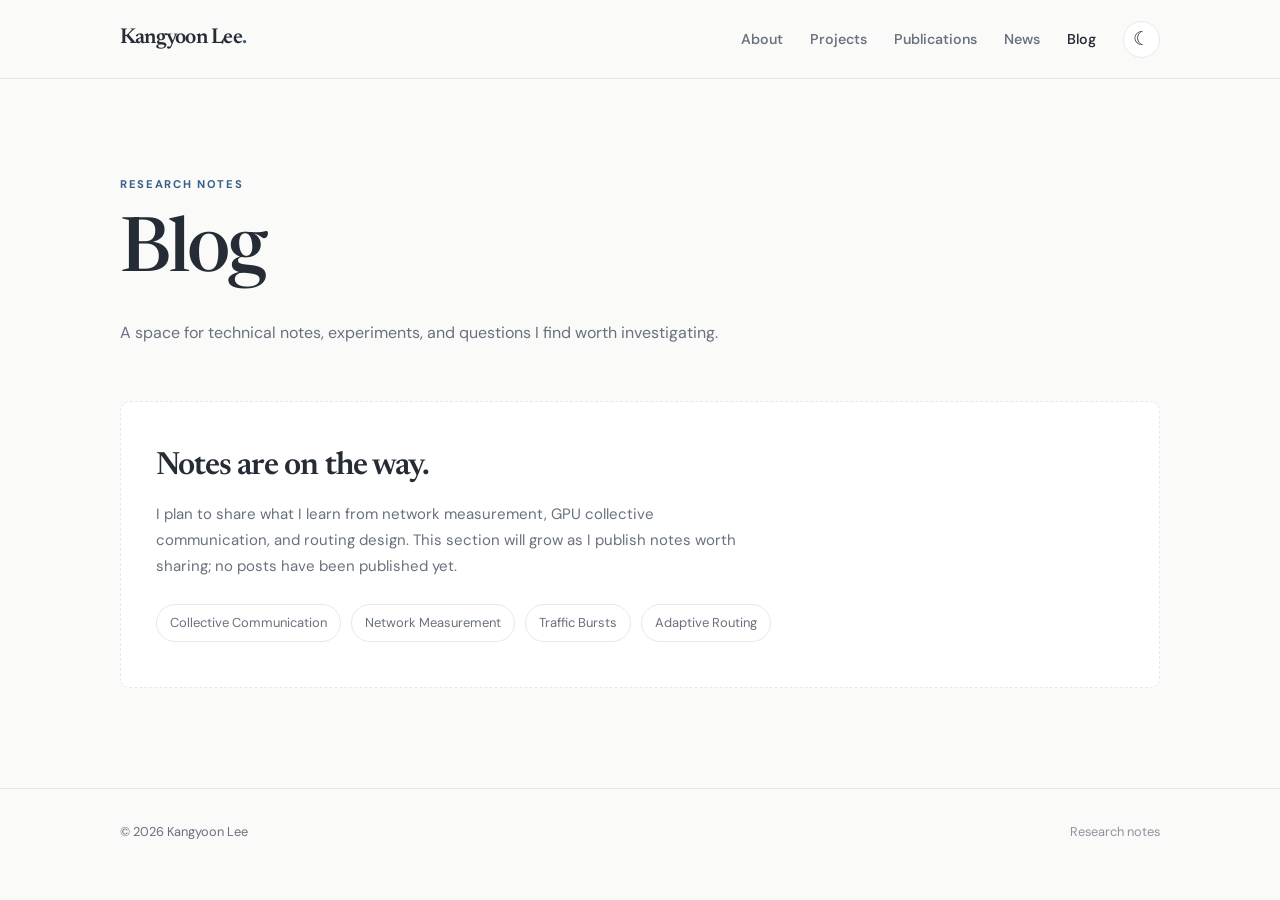
==== blog.html @ 66a49876 "Add files via upload" ====
<!doctype html><html lang="en"><head><meta charset="utf-8"><meta name="viewport" content="width=device-width, initial-scale=1"><meta name="description" content="Research notes and reflections by Kangyoon Lee."><title>Blog — Kangyoon Lee</title><link rel="icon" href="assets/favicon.svg" type="image/svg+xml"><link rel="stylesheet" href="styles.css"><script src="site.js" defer></script></head><body><header class="site-header"><div class="wrap header-inner"><a class="brand" href="index.html">Kangyoon Lee<span class="brand-dot">.</span></a><button class="mobile-menu" aria-controls="main-nav" aria-expanded="false">Menu ☰</button><nav class="nav" id="main-nav" aria-label="Main navigation"><a href="index.html">About</a><a href="projects.html">Projects</a><a href="publications.html">Publications</a><a href="news.html">News</a><a class="active" aria-current="page" href="blog.html">Blog</a><button class="theme-toggle" aria-label="Switch color theme"></button></nav></div></header><main class="wrap"><div class="page-hero"><span class="kicker">Research Notes</span><h1>Blog</h1><p>A space for technical notes, experiments, and questions I find worth investigating.</p></div><div class="empty-state"><h2>Notes are on the way.</h2><p>I plan to share what I learn from network measurement, GPU collective communication, and routing design. This section will grow as I publish notes worth sharing; no posts have been published yet.</p><div class="topic-chips"><span>Collective Communication</span><span>Network Measurement</span><span>Traffic Bursts</span><span>Adaptive Routing</span></div></div></main><footer class="site-footer"><div class="wrap footer-inner"><span>© <span class="year">2026</span> Kangyoon Lee</span><span class="footer-note">Research notes</span></div></footer></body></html>
---- styles.css ----
@import url('https://fonts.googleapis.com/css2?family=DM+Sans:wght@400;450;500;550;600;650;700&family=Newsreader:opsz,wght@6..72,400;6..72,500;6..72,600&display=swap');
:root {
  --bg:#fafaf8; --surface:#ffffff; --ink:#262c35; --muted:#68717d; --light:#8d949d;
  --border:#e7e9e9; --accent:#365f89; --accent-soft:#ebf2f8; --card:#f5f7f6;
  --shadow:0 14px 60px rgba(34,47,58,.045); --max:1040px;
  color-scheme:light;
}
[data-theme="dark"] {
  --bg:#14191e; --surface:#1c232b; --ink:#eaf0f4; --muted:#aab6c3; --light:#8694a1;
  --border:#2c3741; --accent:#98c4e8; --accent-soft:#213647; --card:#1b2630;
  --shadow:0 15px 60px rgba(0,0,0,.12);color-scheme:dark;
}
*{box-sizing:border-box} html{scroll-behavior:smooth} body{margin:0;background:var(--bg);color:var(--ink);font:15px/1.75 'DM Sans',-apple-system,BlinkMacSystemFont,'Segoe UI',sans-serif;-webkit-font-smoothing:antialiased}
a{color:inherit;text-decoration:none}a:hover{color:var(--accent)}button{font:inherit}a:focus-visible,button:focus-visible,summary:focus-visible{outline:2px solid var(--accent);outline-offset:4px;border-radius:3px}p{margin:0 0 1em}h1,h2,h3{font-weight:600;margin:0;line-height:1.2;letter-spacing:-.03em}h1,h2{font-family:'Newsreader',Georgia,serif} h2{font-size:2.25rem}h3{font-size:1.12rem;letter-spacing:-.018em}
.wrap{width:min(calc(100% - 56px),var(--max));margin:0 auto}
.site-header{position:sticky;top:0;z-index:10;background:color-mix(in srgb,var(--bg) 94%,transparent);backdrop-filter:blur(18px);border-bottom:1px solid var(--border)}
.header-inner{min-height:78px;display:flex;align-items:center;justify-content:space-between;gap:20px}.brand{font-family:'Newsreader',Georgia,serif;font-weight:600;font-size:1.35rem;letter-spacing:-.035em}.brand-dot{color:var(--accent)}
.nav{display:flex;align-items:center;gap:27px}.nav a{font-size:.89rem;font-weight:550;color:var(--muted)}.nav a.active{color:var(--ink)}.nav a:hover{color:var(--accent)}
.theme-toggle{width:37px;height:37px;border:1px solid var(--border);background:var(--surface);color:var(--ink);border-radius:100%;cursor:pointer;display:grid;place-items:center;transition:transform .15s}.theme-toggle:hover{transform:rotate(15deg)}.theme-icon{font-size:1.17rem;line-height:1}.mobile-menu{display:none;border:1px solid var(--border);background:var(--surface);border-radius:8px;padding:7px 11px;color:var(--ink);cursor:pointer}
main{padding-bottom:100px}.hero{display:grid;grid-template-columns:285px 1fr;gap:68px;padding:92px 0 72px;align-items:center}.portrait-wrap{position:relative;width:285px;max-width:100%}.portrait{height:335px;border-radius:8px;background:linear-gradient(150deg,#dbe6eb,#b9c9d4);object-fit:cover;width:100%;display:block;filter:saturate(.85)}.portrait-note{font-size:.76rem;color:var(--light);margin-top:12px;text-align:center}.hero-copy .eyebrow,.kicker{color:var(--accent);font-weight:700;text-transform:uppercase;letter-spacing:.15em;font-size:.7rem}.hero h1{font-size:clamp(3.25rem,6vw,5.05rem);font-weight:500;letter-spacing:-.055em;margin:14px 0 6px;line-height:1}.position{font-size:1.06rem;font-weight:600;margin:12px 0 3px;line-height:1.5}.affiliation{color:var(--muted);font-size:.96rem;margin-bottom:30px}.rule{width:100%;height:1px;background:var(--border);margin:27px 0 24px}.interests-label{display:block;font-size:.75rem;letter-spacing:.05em;text-transform:uppercase;font-weight:700;margin-bottom:6px}.interests{font-size:.95rem;color:var(--muted);margin-bottom:22px}.link-row{display:flex;align-items:center;flex-wrap:wrap;gap:13px;font-size:.9rem;font-weight:650}.link-row a{color:var(--accent)}.sep{color:var(--light);font-weight:400}.unavailable{opacity:.42;cursor:not-allowed}
section{scroll-margin-top:120px}.section{margin-top:65px}.section-heading{display:flex;align-items:flex-end;justify-content:space-between;gap:20px;margin-bottom:25px}.more-link{font-size:.84rem;font-weight:650;color:var(--accent);white-space:nowrap}.body-copy{max-width:800px;font-size:1rem;color:var(--muted);line-height:1.95}.body-copy strong{color:var(--ink);font-weight:650}.statement{margin:30px 0 18px;padding:18px 24px;border-left:3px solid var(--accent);background:var(--accent-soft);font-family:'Newsreader',Georgia,serif;font-size:1.5rem;line-height:1.4;letter-spacing:-.015em}.research-steps{display:grid;grid-template-columns:repeat(3,1fr);gap:16px;margin-top:27px}.step{border:1px solid var(--border);padding:22px 23px;border-radius:9px;background:var(--surface)}.step-no{color:var(--accent);font-size:.73rem;font-weight:700;letter-spacing:.12em}.step h3{margin:12px 0 9px}.step p{color:var(--muted);font-size:.86rem;line-height:1.75;margin:0}
.section-rule{height:1px;background:var(--border);margin-top:73px}.project-list{display:grid;gap:16px}.project{display:grid;grid-template-columns:155px 1fr;gap:25px;padding:22px;border:1px solid var(--border);border-radius:10px;background:var(--surface);box-shadow:var(--shadow)}.project:hover{border-color:color-mix(in srgb,var(--accent) 35%,var(--border))}.project-art{min-height:125px;border-radius:7px;background:var(--card);position:relative;overflow:hidden;display:flex;align-items:center;justify-content:center}.project-art svg{width:100%;height:100%;max-height:160px}.project-kind{font-size:.71rem;letter-spacing:.11em;color:var(--accent);font-weight:700;text-transform:uppercase}.project h3{margin:6px 0 8px;font-size:1.13rem}.project p{margin:0;color:var(--muted);font-size:.88rem;line-height:1.73}.project-meta{display:block;margin-top:12px;font-size:.77rem;color:var(--light)}
.news-list{border-top:1px solid var(--border)}.news-entry{border-bottom:1px solid var(--border)}.news-entry summary{display:grid;grid-template-columns:110px 1fr 20px;gap:15px;align-items:start;list-style:none;padding:20px 2px;cursor:pointer}.news-entry summary::-webkit-details-marker{display:none}.news-date{font-size:.78rem;color:var(--muted);padding-top:2px}.news-title{font-weight:600;font-size:.92rem;line-height:1.6}.chevron{font-size:1.25rem;color:var(--light);line-height:1.2;transition:transform .2s}.news-entry[open] .chevron{transform:rotate(45deg)}.news-detail{margin:-6px 45px 21px 125px;color:var(--muted);font-size:.88rem;line-height:1.8}.tag{display:inline-block;font-size:.68rem;font-weight:600;border:1px solid var(--border);border-radius:50px;padding:1px 9px;margin-left:7px;vertical-align:1px;color:var(--muted)}
.pub-list{display:grid;gap:20px}.pub{border-bottom:1px solid var(--border);padding-bottom:20px}.pub:last-child{border-bottom:0}.pub-year{color:var(--accent);font-size:.77rem;font-weight:700;margin-bottom:6px}.pub-title{font-weight:650;line-height:1.6}.pub-authors,.pub-venue{color:var(--muted);font-size:.87rem;margin-top:3px;line-height:1.7}.pub-award{display:inline-block;margin-top:9px;color:var(--accent);background:var(--accent-soft);padding:2px 9px;border-radius:4px;font-size:.76rem;font-weight:600}
.page-hero{padding:91px 0 38px;max-width:770px}.page-hero h1{font-size:clamp(3.3rem,6vw,4.7rem);font-weight:500;margin:13px 0 20px}.page-hero p{font-size:1rem;color:var(--muted);max-width:720px}.detail-list{display:grid;gap:24px;margin-top:25px}.detail{border:1px solid var(--border);background:var(--surface);padding:29px 33px;border-radius:10px}.detail .project-kind{margin-bottom:10px}.detail h2{font-family:'DM Sans',sans-serif;font-size:1.36rem;letter-spacing:-.025em;margin-bottom:13px}.detail p{color:var(--muted);max-width:790px;font-size:.93rem;line-height:1.85}.detail .micro{color:var(--accent);font-size:.84rem;font-weight:600;margin-top:15px}.empty-state{border:1px dashed var(--border);border-radius:10px;padding:45px 35px;background:var(--surface)}.empty-state h2{font-size:2rem}.empty-state p{max-width:610px;color:var(--muted);margin-top:15px}.topic-chips{display:flex;flex-wrap:wrap;gap:10px;margin-top:24px}.topic-chips span{padding:7px 13px;border:1px solid var(--border);border-radius:50px;font-size:.81rem;color:var(--muted)}
.site-footer{border-top:1px solid var(--border);padding:32px 0 45px;color:var(--muted);font-size:.8rem}.footer-inner{display:flex;justify-content:space-between;align-items:center;gap:12px;flex-wrap:wrap}.footer-note{color:var(--light)}
@media(max-width:850px){.hero{grid-template-columns:230px 1fr;gap:35px;padding-top:65px}.portrait-wrap{width:230px}.portrait{height:280px}.research-steps{grid-template-columns:1fr 1fr}.nav{gap:15px}}
@media(max-width:640px){.wrap{width:min(calc(100% - 36px),var(--max))}.header-inner{min-height:66px}.mobile-menu{display:block;margin-left:auto}.nav{display:none;position:absolute;left:0;right:0;top:66px;background:var(--bg);border-bottom:1px solid var(--border);padding:17px 20px 25px;flex-direction:column;align-items:stretch;gap:13px}.nav.open{display:flex}.nav a{padding:6px 0}.theme-toggle{align-self:flex-start}.hero{display:block;padding:46px 0 30px}.portrait-wrap{width:205px;margin-bottom:30px}.portrait{height:245px}.portrait-note{text-align:left}.hero h1{font-size:3.8rem}.section{margin-top:48px}h2{font-size:1.9rem}.section-rule{margin-top:54px}.research-steps{grid-template-columns:1fr}.project{grid-template-columns:100px 1fr;gap:16px;padding:15px}.project-art{min-height:115px}.project h3{font-size:1rem}.project p{font-size:.81rem}.news-entry summary{grid-template-columns:78px 1fr 18px;gap:9px}.news-detail{margin:-3px 25px 17px 87px}.tag{margin-left:0;margin-top:4px}.page-hero{padding:55px 0 24px}.page-hero h1{font-size:3.6rem}.detail{padding:22px}.statement{font-size:1.3rem}}
@media(prefers-reduced-motion:reduce){html{scroll-behavior:auto}*{transition:none!important}}
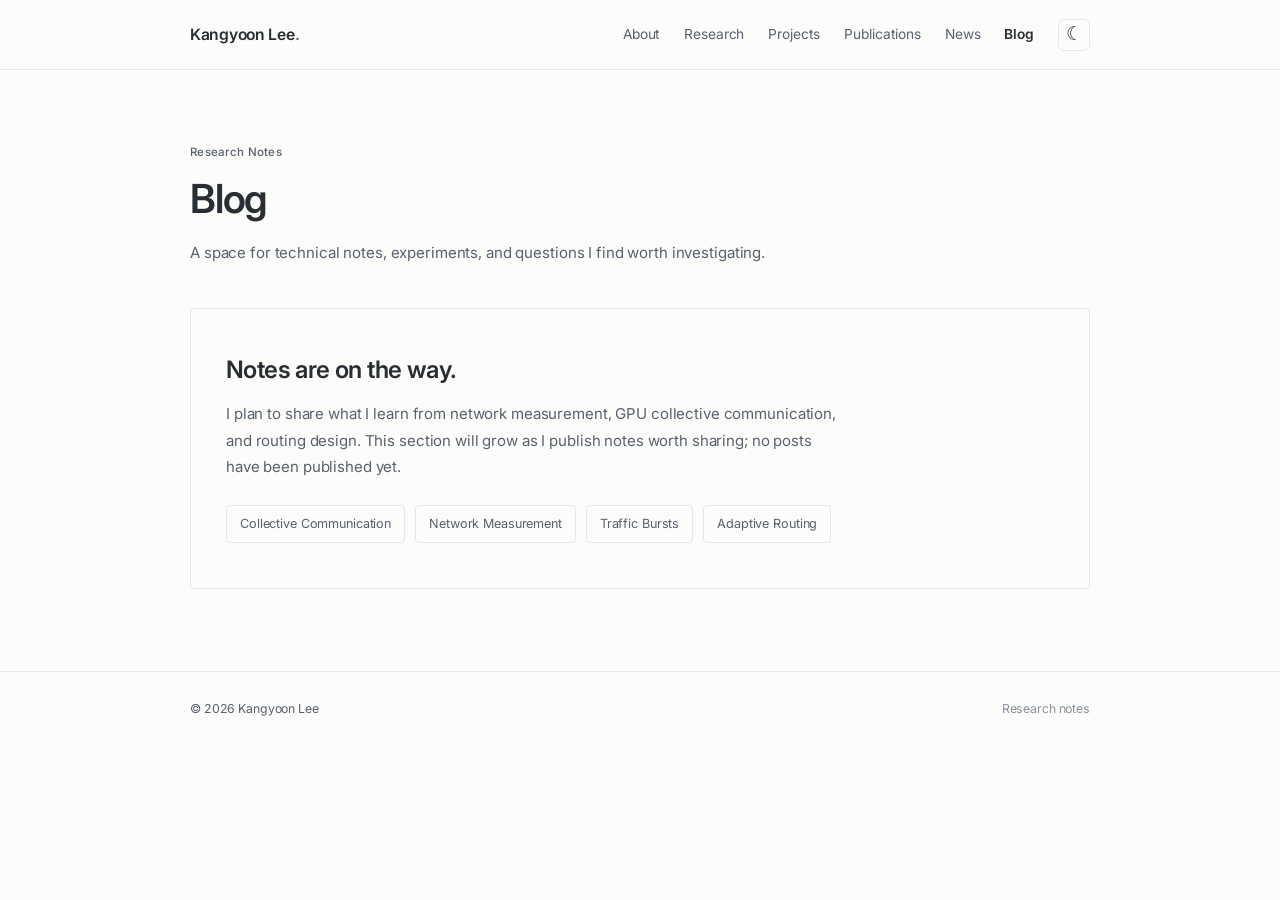
==== commit d6fd05c7: "Refresh academic website biography research navigation news and publications" ====
--- a/blog.html
+++ b/blog.html
@@ -1 +1 @@
-<!doctype html><html lang="en"><head><meta charset="utf-8"><meta name="viewport" content="width=device-width, initial-scale=1"><meta name="description" content="Research notes and reflections by Kangyoon Lee."><title>Blog — Kangyoon Lee</title><link rel="icon" href="assets/favicon.svg" type="image/svg+xml"><link rel="stylesheet" href="styles.css"><script src="site.js" defer></script></head><body><header class="site-header"><div class="wrap header-inner"><a class="brand" href="index.html">Kangyoon Lee<span class="brand-dot">.</span></a><button class="mobile-menu" aria-controls="main-nav" aria-expanded="false">Menu ☰</button><nav class="nav" id="main-nav" aria-label="Main navigation"><a href="index.html">About</a><a href="projects.html">Projects</a><a href="publications.html">Publications</a><a href="news.html">News</a><a class="active" aria-current="page" href="blog.html">Blog</a><button class="theme-toggle" aria-label="Switch color theme"></button></nav></div></header><main class="wrap"><div class="page-hero"><span class="kicker">Research Notes</span><h1>Blog</h1><p>A space for technical notes, experiments, and questions I find worth investigating.</p></div><div class="empty-state"><h2>Notes are on the way.</h2><p>I plan to share what I learn from network measurement, GPU collective communication, and routing design. This section will grow as I publish notes worth sharing; no posts have been published yet.</p><div class="topic-chips"><span>Collective Communication</span><span>Network Measurement</span><span>Traffic Bursts</span><span>Adaptive Routing</span></div></div></main><footer class="site-footer"><div class="wrap footer-inner"><span>© <span class="year">2026</span> Kangyoon Lee</span><span class="footer-note">Research notes</span></div></footer></body></html>
+<!doctype html><html lang="en"><head><meta charset="utf-8"><meta name="viewport" content="width=device-width, initial-scale=1"><meta name="description" content="Research notes and reflections by Kangyoon Lee."><title>Blog — Kangyoon Lee</title><link rel="icon" href="assets/favicon.svg" type="image/svg+xml"><link rel="stylesheet" href="styles.css"><script src="site.js" defer></script></head><body><header class="site-header"><div class="wrap header-inner"><a class="brand" href="index.html">Kangyoon Lee<span class="brand-dot">.</span></a><button class="mobile-menu" aria-controls="main-nav" aria-expanded="false">Menu ☰</button><nav class="nav" id="main-nav" aria-label="Main navigation"><a href="index.html">About</a><a href="research.html">Research</a><a href="projects.html">Projects</a><a href="publications.html">Publications</a><a href="news.html">News</a><a class="active" aria-current="page" href="blog.html">Blog</a><button class="theme-toggle" aria-label="Switch color theme"></button></nav></div></header><main class="wrap"><div class="page-hero"><span class="kicker">Research Notes</span><h1>Blog</h1><p>A space for technical notes, experiments, and questions I find worth investigating.</p></div><div class="empty-state"><h2>Notes are on the way.</h2><p>I plan to share what I learn from network measurement, GPU collective communication, and routing design. This section will grow as I publish notes worth sharing; no posts have been published yet.</p><div class="topic-chips"><span>Collective Communication</span><span>Network Measurement</span><span>Traffic Bursts</span><span>Adaptive Routing</span></div></div></main><footer class="site-footer"><div class="wrap footer-inner"><span>© <span class="year">2026</span> Kangyoon Lee</span><span class="footer-note">Research notes</span></div></footer></body></html>
--- a/styles.css
+++ b/styles.css
@@ -1,4 +1,4 @@
-@import url('https://fonts.googleapis.com/css2?family=DM+Sans:wght@400;450;500;550;600;650;700&family=Newsreader:opsz,wght@6..72,400;6..72,500;6..72,600&display=swap');
+@import url('https://fonts.googleapis.com/css2?family=Inter:wght@400;500;600;700&display=swap');
 :root {
   --bg:#fafaf8; --surface:#ffffff; --ink:#262c35; --muted:#68717d; --light:#8d949d;
   --border:#e7e9e9; --accent:#365f89; --accent-soft:#ebf2f8; --card:#f5f7f6;
@@ -27,3 +27,161 @@
 @media(max-width:850px){.hero{grid-template-columns:230px 1fr;gap:35px;padding-top:65px}.portrait-wrap{width:230px}.portrait{height:280px}.research-steps{grid-template-columns:1fr 1fr}.nav{gap:15px}}
 @media(max-width:640px){.wrap{width:min(calc(100% - 36px),var(--max))}.header-inner{min-height:66px}.mobile-menu{display:block;margin-left:auto}.nav{display:none;position:absolute;left:0;right:0;top:66px;background:var(--bg);border-bottom:1px solid var(--border);padding:17px 20px 25px;flex-direction:column;align-items:stretch;gap:13px}.nav.open{display:flex}.nav a{padding:6px 0}.theme-toggle{align-self:flex-start}.hero{display:block;padding:46px 0 30px}.portrait-wrap{width:205px;margin-bottom:30px}.portrait{height:245px}.portrait-note{text-align:left}.hero h1{font-size:3.8rem}.section{margin-top:48px}h2{font-size:1.9rem}.section-rule{margin-top:54px}.research-steps{grid-template-columns:1fr}.project{grid-template-columns:100px 1fr;gap:16px;padding:15px}.project-art{min-height:115px}.project h3{font-size:1rem}.project p{font-size:.81rem}.news-entry summary{grid-template-columns:78px 1fr 18px;gap:9px}.news-detail{margin:-3px 25px 17px 87px}.tag{margin-left:0;margin-top:4px}.page-hero{padding:55px 0 24px}.page-hero h1{font-size:3.6rem}.detail{padding:22px}.statement{font-size:1.3rem}}
 @media(prefers-reduced-motion:reduce){html{scroll-behavior:auto}*{transition:none!important}}
+
+
+/* Academic minimalism refresh, 2026-10-31.
+   Keeps the existing layout, content, dark mode and responsive behavior. */
+:root {
+  --bg:#fcfcfb; --surface:#fff; --ink:#292e33; --muted:#58626d;
+  --light:#8a929b; --border:#e5e8e9; --accent:#446781;
+  --accent-soft:#f5f7f8; --card:#f4f6f6; --shadow:none; --max:900px;
+}
+[data-theme="dark"] {
+  --bg:#171b1f; --surface:#1b2025; --ink:#e8edf0;
+  --muted:#b1bac3; --light:#8a98a5; --border:#343b43;
+  --accent:#a6c4d9; --accent-soft:#222b33; --card:#20272d;
+  --shadow:none;
+}
+body {
+  font-family:'Inter',-apple-system,BlinkMacSystemFont,'Segoe UI',Arial,sans-serif;
+  font-size:15px;line-height:1.78;font-weight:400;letter-spacing:-.008em;
+}
+h1,h2,h3,.brand,.statement {
+  font-family:'Inter',-apple-system,BlinkMacSystemFont,'Segoe UI',Arial,sans-serif;
+  letter-spacing:-.025em;
+}
+h1,h2,h3{font-weight:600;line-height:1.35}
+h2{font-size:1.48rem}
+h3{font-size:1rem;letter-spacing:-.018em}
+a:hover{color:var(--accent)}
+.site-header {background:color-mix(in srgb,var(--bg) 96%,transparent);backdrop-filter:blur(12px)}
+.header-inner{min-height:69px}
+.brand{font-size:.98rem;font-weight:600;letter-spacing:-.018em}
+.brand-dot{color:var(--muted)}
+.nav{gap:24px}
+.nav a{font-size:.86rem;font-weight:400;color:var(--muted)}
+.nav a.active{font-weight:600;color:var(--ink)}
+.theme-toggle{width:32px;height:32px;border-radius:6px;background:transparent}
+.theme-toggle:hover{transform:none;background:var(--accent-soft)}
+main{padding-bottom:82px}
+.hero{grid-template-columns:218px minmax(0,1fr);gap:48px;padding:69px 0 54px;align-items:center}
+.portrait-wrap{width:218px}
+.portrait{height:267px;border-radius:3px;filter:saturate(.78)}
+.portrait-note{font-size:.7rem;margin-top:8px}
+.hero-copy .eyebrow,.kicker{
+  font-size:.72rem;letter-spacing:.025em;font-weight:500;
+  text-transform:none;color:var(--muted);
+}
+.hero h1{
+  font-size:clamp(2.35rem,4vw,2.75rem);font-weight:600;
+  letter-spacing:-.032em;line-height:1.16;margin:10px 0 10px;
+}
+.position{font-size:.96rem;font-weight:500;margin:8px 0 2px}
+.affiliation{font-size:.9rem;margin-bottom:19px}
+.rule{margin:19px 0 16px}
+.interests-label{font-size:.74rem;letter-spacing:0;text-transform:none;font-weight:600;margin-bottom:5px}
+.interests{font-size:.89rem;line-height:1.7;margin-bottom:16px}
+.link-row{font-size:.88rem;font-weight:500;gap:12px}
+.section{margin-top:51px}
+.section-heading{margin-bottom:21px}
+.more-link{font-size:.83rem;font-weight:500}
+.body-copy{max-width:815px;font-size:.96rem;color:var(--ink);line-height:1.9}
+.body-copy strong{font-weight:600}
+.statement{
+  margin:26px 0 18px;padding:7px 0 7px 17px;
+  border-left:2px solid var(--border);background:transparent;
+  font-size:.98rem;font-weight:400;line-height:1.75;
+  color:var(--muted);letter-spacing:-.01em;
+}
+.research-steps{gap:28px;margin-top:25px}
+.step{padding:4px 0;background:transparent;border:0;border-radius:0}
+.step-no{font-size:.7rem;font-weight:500;letter-spacing:.01em;color:var(--muted)}
+.step h3{margin:7px 0 5px;font-size:.92rem;font-weight:600}
+.step p{font-size:.84rem;line-height:1.75}
+.section-rule{margin-top:56px;background:var(--border)}
+.project-list{gap:0}
+.project{
+  grid-template-columns:125px minmax(0,1fr);gap:21px;
+  padding:19px 0;border:0;border-bottom:1px solid var(--border);
+  border-radius:0;background:transparent;box-shadow:none;
+}
+.project:first-child{padding-top:4px}
+.project:hover{border-color:var(--border)}
+.project-art{min-height:100px;border-radius:3px;background:var(--card)}
+.project-art svg{max-height:110px}
+.project-kind{font-size:.71rem;letter-spacing:.01em;font-weight:500;text-transform:none;color:var(--muted)}
+.project h3{font-size:1rem;line-height:1.52;margin:3px 0 6px}
+.project p{font-size:.86rem;line-height:1.72}
+.project-meta{font-size:.74rem;margin-top:8px}
+.news-entry summary{padding:16px 2px;grid-template-columns:99px 1fr 19px;gap:15px}
+.news-title{font-size:.9rem;font-weight:500}
+.news-date{font-size:.77rem}
+.news-detail{margin:-4px 36px 17px 116px;font-size:.87rem}
+.tag{font-weight:400;font-size:.68rem;border-color:var(--border);background:transparent;padding:1px 7px}
+.pub-list{gap:17px}
+.pub{padding-bottom:17px}
+.pub-year{font-weight:500;color:var(--muted)}
+.pub-title{font-weight:600;font-size:.96rem}
+.pub-authors,.pub-venue{font-size:.84rem}
+.pub-award{color:var(--accent);background:transparent;padding:0;font-size:.78rem}
+.page-hero{padding:68px 0 26px}
+.page-hero h1{
+  font-family:'Inter',sans-serif;font-size:clamp(2.15rem,4vw,2.5rem);
+  font-weight:600;line-height:1.2;letter-spacing:-.03em;margin:10px 0 17px;
+}
+.page-hero p{font-size:.94rem}
+.detail-list{gap:0}
+.detail{
+  background:transparent;border:0;border-bottom:1px solid var(--border);
+  padding:24px 0;border-radius:0;
+}
+.detail:first-child{padding-top:14px}
+.detail h2{font-family:'Inter',sans-serif;font-size:1.09rem;font-weight:600;letter-spacing:-.016em}
+.detail p{font-size:.92rem;line-height:1.82}
+.detail .micro{font-size:.8rem;font-weight:500;color:var(--muted)}
+.empty-state{background:transparent;border:1px solid var(--border);border-radius:3px}
+.empty-state h2{font-size:1.5rem}
+.topic-chips span{font-size:.79rem;border-radius:4px}
+.site-footer{font-size:.77rem;padding:26px 0 38px}
+@media(max-width:850px){
+  .hero{grid-template-columns:198px minmax(0,1fr);gap:33px;padding-top:55px}
+  .portrait-wrap{width:198px}.portrait{height:240px}
+  .nav{gap:15px}
+}
+@media(max-width:640px){
+  .header-inner{min-height:63px}
+  .nav{top:63px}
+  .hero{display:block;padding:36px 0 24px}
+  .portrait-wrap{width:184px;margin-bottom:25px}
+  .portrait{height:224px}
+  .hero h1{font-size:2.45rem}
+  h2{font-size:1.4rem}
+  .section{margin-top:39px}
+  .section-rule{margin-top:42px}
+  .research-steps{grid-template-columns:1fr;gap:18px}
+  .project{grid-template-columns:90px minmax(0,1fr);gap:15px;padding:16px 0}
+  .project-art{min-height:96px}
+  .project h3{font-size:.92rem}
+  .project p{font-size:.81rem}
+  .news-entry summary{grid-template-columns:80px 1fr 15px;gap:8px}
+  .news-detail{margin:-4px 20px 17px 88px}
+  .page-hero{padding:44px 0 18px}
+  .page-hero h1{font-size:2.2rem}
+  .detail{padding:20px 0}
+  .statement{font-size:.95rem}
+}
+
+/* Profile and research content revision */
+.hero{grid-template-columns:176px minmax(0,1fr);gap:39px;padding:53px 0 40px}
+.portrait-wrap{width:176px}.portrait{height:215px;object-position:center 42%}
+.hero h1{font-size:2.05rem;letter-spacing:-.025em;margin:0 0 12px}
+.position{font-size:.92rem}.affiliation{font-size:.87rem}
+.hero .eyebrow{display:none}
+.research-statement-block{padding:26px 0;border-bottom:1px solid var(--border);max-width:780px}
+.research-statement-block h2{font-size:1.12rem;margin-bottom:10px}
+.research-statement-block p{font-size:.95rem;line-height:1.82;color:var(--muted)}
+.research-statement-block .statement-line{color:var(--ink);font-weight:600}
+.tbd-marker{font-size:.82rem;color:var(--muted);font-weight:400}
+.paper-abstract{max-width:750px;font-size:.87rem;line-height:1.7;color:var(--muted);margin:12px 0}
+.pub h2.pub-title{font-family:Inter,Arial,sans-serif;font-size:1.04rem;line-height:1.5;font-weight:600;margin:4px 0 7px;letter-spacing:-.012em}
+@media(max-width:640px){.hero{display:block;padding:32px 0 21px}.portrait-wrap{width:168px;margin-bottom:21px}.portrait{height:206px}.hero h1{font-size:2.05rem}}
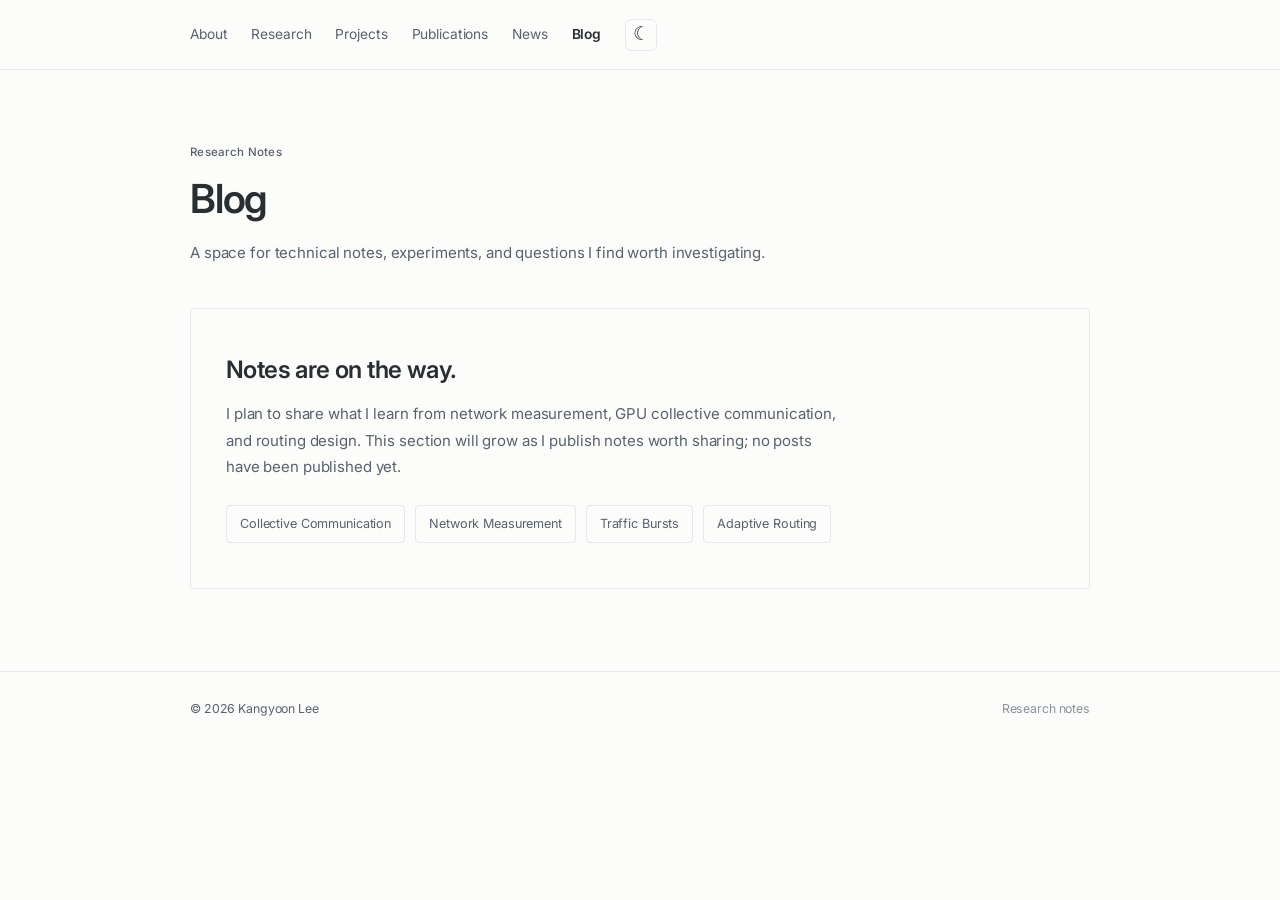
==== commit 3663d388: "Remove header wordmark from blog.html" ====
--- a/blog.html
+++ b/blog.html
@@ -1 +1 @@
-<!doctype html><html lang="en"><head><meta charset="utf-8"><meta name="viewport" content="width=device-width, initial-scale=1"><meta name="description" content="Research notes and reflections by Kangyoon Lee."><title>Blog — Kangyoon Lee</title><link rel="icon" href="assets/favicon.svg" type="image/svg+xml"><link rel="stylesheet" href="styles.css"><script src="site.js" defer></script></head><body><header class="site-header"><div class="wrap header-inner"><a class="brand" href="index.html">Kangyoon Lee<span class="brand-dot">.</span></a><button class="mobile-menu" aria-controls="main-nav" aria-expanded="false">Menu ☰</button><nav class="nav" id="main-nav" aria-label="Main navigation"><a href="index.html">About</a><a href="research.html">Research</a><a href="projects.html">Projects</a><a href="publications.html">Publications</a><a href="news.html">News</a><a class="active" aria-current="page" href="blog.html">Blog</a><button class="theme-toggle" aria-label="Switch color theme"></button></nav></div></header><main class="wrap"><div class="page-hero"><span class="kicker">Research Notes</span><h1>Blog</h1><p>A space for technical notes, experiments, and questions I find worth investigating.</p></div><div class="empty-state"><h2>Notes are on the way.</h2><p>I plan to share what I learn from network measurement, GPU collective communication, and routing design. This section will grow as I publish notes worth sharing; no posts have been published yet.</p><div class="topic-chips"><span>Collective Communication</span><span>Network Measurement</span><span>Traffic Bursts</span><span>Adaptive Routing</span></div></div></main><footer class="site-footer"><div class="wrap footer-inner"><span>© <span class="year">2026</span> Kangyoon Lee</span><span class="footer-note">Research notes</span></div></footer></body></html>
+<!doctype html><html lang="en"><head><meta charset="utf-8"><meta name="viewport" content="width=device-width, initial-scale=1"><meta name="description" content="Research notes and reflections by Kangyoon Lee."><title>Blog — Kangyoon Lee</title><link rel="icon" href="assets/favicon.svg" type="image/svg+xml"><link rel="stylesheet" href="styles.css"><script src="site.js" defer></script></head><body><header class="site-header"><div class="wrap header-inner"><button class="mobile-menu" aria-controls="main-nav" aria-expanded="false">Menu ☰</button><nav class="nav" id="main-nav" aria-label="Main navigation"><a href="index.html">About</a><a href="research.html">Research</a><a href="projects.html">Projects</a><a href="publications.html">Publications</a><a href="news.html">News</a><a class="active" aria-current="page" href="blog.html">Blog</a><button class="theme-toggle" aria-label="Switch color theme"></button></nav></div></header><main class="wrap"><div class="page-hero"><span class="kicker">Research Notes</span><h1>Blog</h1><p>A space for technical notes, experiments, and questions I find worth investigating.</p></div><div class="empty-state"><h2>Notes are on the way.</h2><p>I plan to share what I learn from network measurement, GPU collective communication, and routing design. This section will grow as I publish notes worth sharing; no posts have been published yet.</p><div class="topic-chips"><span>Collective Communication</span><span>Network Measurement</span><span>Traffic Bursts</span><span>Adaptive Routing</span></div></div></main><footer class="site-footer"><div class="wrap footer-inner"><span>© <span class="year">2026</span> Kangyoon Lee</span><span class="footer-note">Research notes</span></div></footer></body></html>
--- a/styles.css
+++ b/styles.css
@@ -185,3 +185,76 @@
 .paper-abstract{max-width:750px;font-size:.87rem;line-height:1.7;color:var(--muted);margin:12px 0}
 .pub h2.pub-title{font-family:Inter,Arial,sans-serif;font-size:1.04rem;line-height:1.5;font-weight:600;margin:4px 0 7px;letter-spacing:-.012em}
 @media(max-width:640px){.hero{display:block;padding:32px 0 21px}.portrait-wrap{width:168px;margin-bottom:21px}.portrait{height:206px}.hero h1{font-size:2.05rem}}
+
+/* Portrait framing: a sharp, centered subject over a softly blurred copy
+   of the original photograph. Update both image src attributes together. */
+.portrait-frame{
+  position:relative;
+  width:100%;
+  height:215px;
+  overflow:hidden;
+  border-radius:3px;
+  background:var(--card);
+  isolation:isolate;
+}
+.portrait-frame .portrait-backdrop{
+  position:absolute;
+  inset:-17px;
+  width:calc(100% + 34px);
+  height:calc(100% + 34px);
+  object-fit:cover;
+  filter:blur(17px) brightness(.94);
+  transform:scale(1.04);
+  opacity:.8;
+  z-index:0;
+}
+.portrait-frame .portrait{
+  position:relative;
+  z-index:1;
+  display:block;
+  width:100%;
+  height:100%;
+  object-fit:contain;
+  object-position:center;
+  filter:none;
+  border-radius:0;
+}
+@media(max-width:640px){
+  .portrait-frame{height:206px}
+}
+
+/* Project photography: actual research materials, with images aligned left. */
+.project-art{overflow:hidden}
+.project-art img{
+  display:block;width:100%;height:100%;min-height:100px;
+  object-fit:cover;object-position:center;border-radius:3px;
+}
+.project-art-empty{background:var(--card)}
+.detail-list .detail{
+  display:grid;
+  grid-template-columns:215px minmax(0,1fr);
+  gap:24px;
+  align-items:start;
+}
+.detail-media{
+  min-width:0;aspect-ratio:4 / 3;
+  overflow:hidden;
+  background:var(--card);
+  border:1px solid var(--border);
+  border-radius:3px;
+}
+.detail-media img{
+  display:block;width:100%;height:100%;
+  object-fit:contain;object-position:center;
+  background:#fff;
+}
+.detail-media-empty{background:var(--card);border-color:transparent}
+.detail-copy{min-width:0}
+@media(max-width:700px){
+  .detail-list .detail{grid-template-columns:132px minmax(0,1fr);gap:16px}
+}
+@media(max-width:520px){
+  .detail-list .detail{grid-template-columns:1fr;gap:12px}
+  .detail-media{max-width:270px}
+  .detail-media-empty{min-height:90px;max-width:180px}
+}
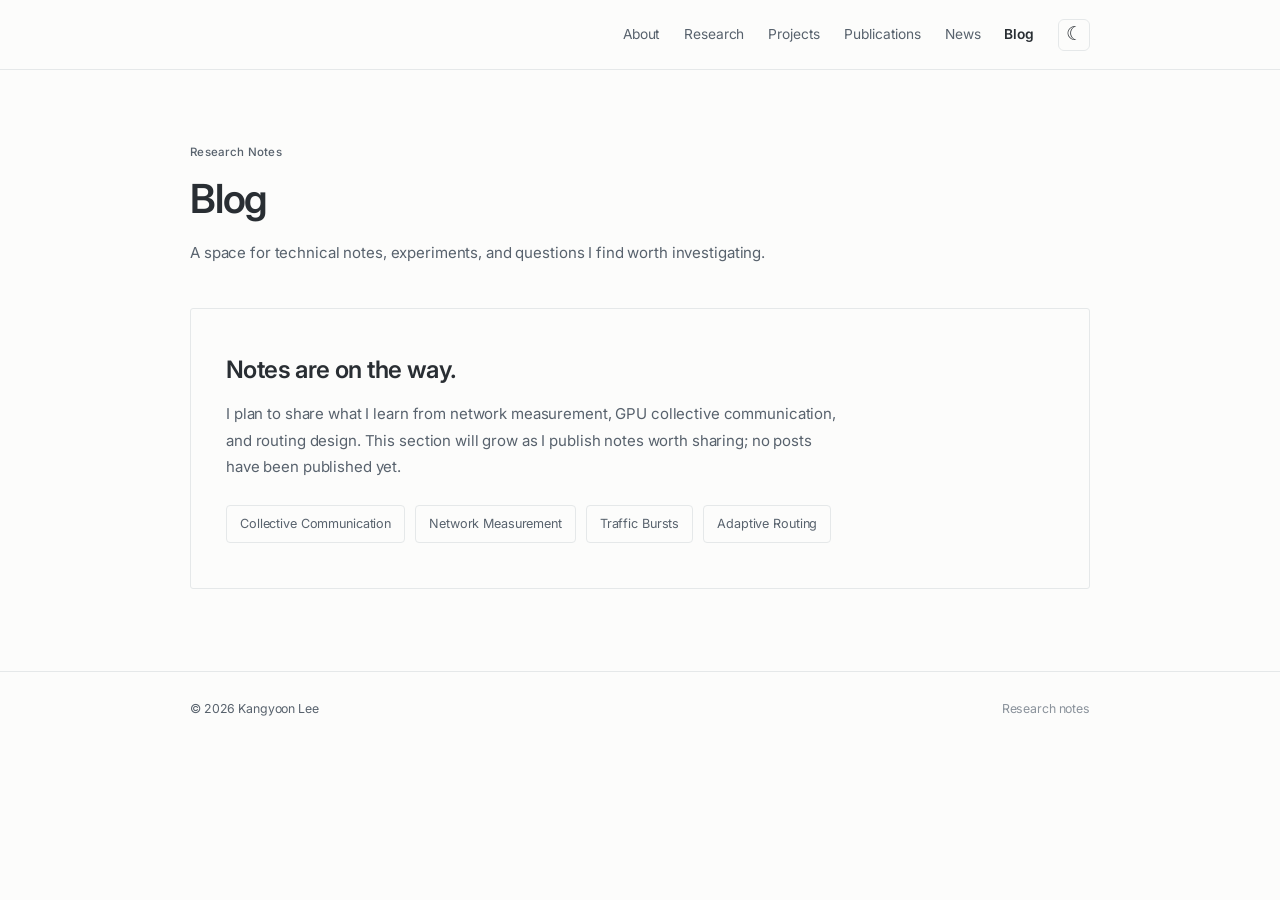
==== commit 53f9d4ee: "Install Cloudflare Web Analytics on blog.html" ====
--- a/blog.html
+++ b/blog.html
@@ -1 +1 @@
-<!doctype html><html lang="en"><head><meta charset="utf-8"><meta name="viewport" content="width=device-width, initial-scale=1"><meta name="description" content="Research notes and reflections by Kangyoon Lee."><title>Blog — Kangyoon Lee</title><link rel="icon" href="assets/favicon.svg" type="image/svg+xml"><link rel="stylesheet" href="styles.css"><script src="site.js" defer></script></head><body><header class="site-header"><div class="wrap header-inner"><button class="mobile-menu" aria-controls="main-nav" aria-expanded="false">Menu ☰</button><nav class="nav" id="main-nav" aria-label="Main navigation"><a href="index.html">About</a><a href="research.html">Research</a><a href="projects.html">Projects</a><a href="publications.html">Publications</a><a href="news.html">News</a><a class="active" aria-current="page" href="blog.html">Blog</a><button class="theme-toggle" aria-label="Switch color theme"></button></nav></div></header><main class="wrap"><div class="page-hero"><span class="kicker">Research Notes</span><h1>Blog</h1><p>A space for technical notes, experiments, and questions I find worth investigating.</p></div><div class="empty-state"><h2>Notes are on the way.</h2><p>I plan to share what I learn from network measurement, GPU collective communication, and routing design. This section will grow as I publish notes worth sharing; no posts have been published yet.</p><div class="topic-chips"><span>Collective Communication</span><span>Network Measurement</span><span>Traffic Bursts</span><span>Adaptive Routing</span></div></div></main><footer class="site-footer"><div class="wrap footer-inner"><span>© <span class="year">2026</span> Kangyoon Lee</span><span class="footer-note">Research notes</span></div></footer></body></html>
+<!doctype html><html lang="en"><head><meta charset="utf-8"><meta name="viewport" content="width=device-width, initial-scale=1"><meta name="description" content="Research notes and reflections by Kangyoon Lee."><title>Blog — Kangyoon Lee</title><link rel="icon" href="assets/favicon.svg" type="image/svg+xml"><link rel="stylesheet" href="styles.css"><script src="site.js" defer></script><!-- Cloudflare Web Analytics --><script type='module' src='https://static.cloudflareinsights.com/beacon.min.js' data-cf-beacon='{"token": "353c8e3401ea4c44af5de98a97d9bbe5"}'></script><!-- End Cloudflare Web Analytics --></head><body><header class="site-header"><div class="wrap header-inner"><button class="mobile-menu" aria-controls="main-nav" aria-expanded="false">Menu ☰</button><nav class="nav" id="main-nav" aria-label="Main navigation"><a href="index.html">About</a><a href="research.html">Research</a><a href="projects.html">Projects</a><a href="publications.html">Publications</a><a href="news.html">News</a><a class="active" aria-current="page" href="blog.html">Blog</a><button class="theme-toggle" aria-label="Switch color theme"></button></nav></div></header><main class="wrap"><div class="page-hero"><span class="kicker">Research Notes</span><h1>Blog</h1><p>A space for technical notes, experiments, and questions I find worth investigating.</p></div><div class="empty-state"><h2>Notes are on the way.</h2><p>I plan to share what I learn from network measurement, GPU collective communication, and routing design. This section will grow as I publish notes worth sharing; no posts have been published yet.</p><div class="topic-chips"><span>Collective Communication</span><span>Network Measurement</span><span>Traffic Bursts</span><span>Adaptive Routing</span></div></div></main><footer class="site-footer"><div class="wrap footer-inner"><span>© <span class="year">2026</span> Kangyoon Lee</span><span class="footer-note">Research notes</span></div></footer></body></html>
--- a/styles.css
+++ b/styles.css
@@ -258,3 +258,6 @@
   .detail-media{max-width:270px}
   .detail-media-empty{min-height:90px;max-width:180px}
 }
+
+/* Header without a wordmark: right-align navigation on desktop. */
+@media (min-width:641px) { .header-inner { justify-content:flex-end; } }
